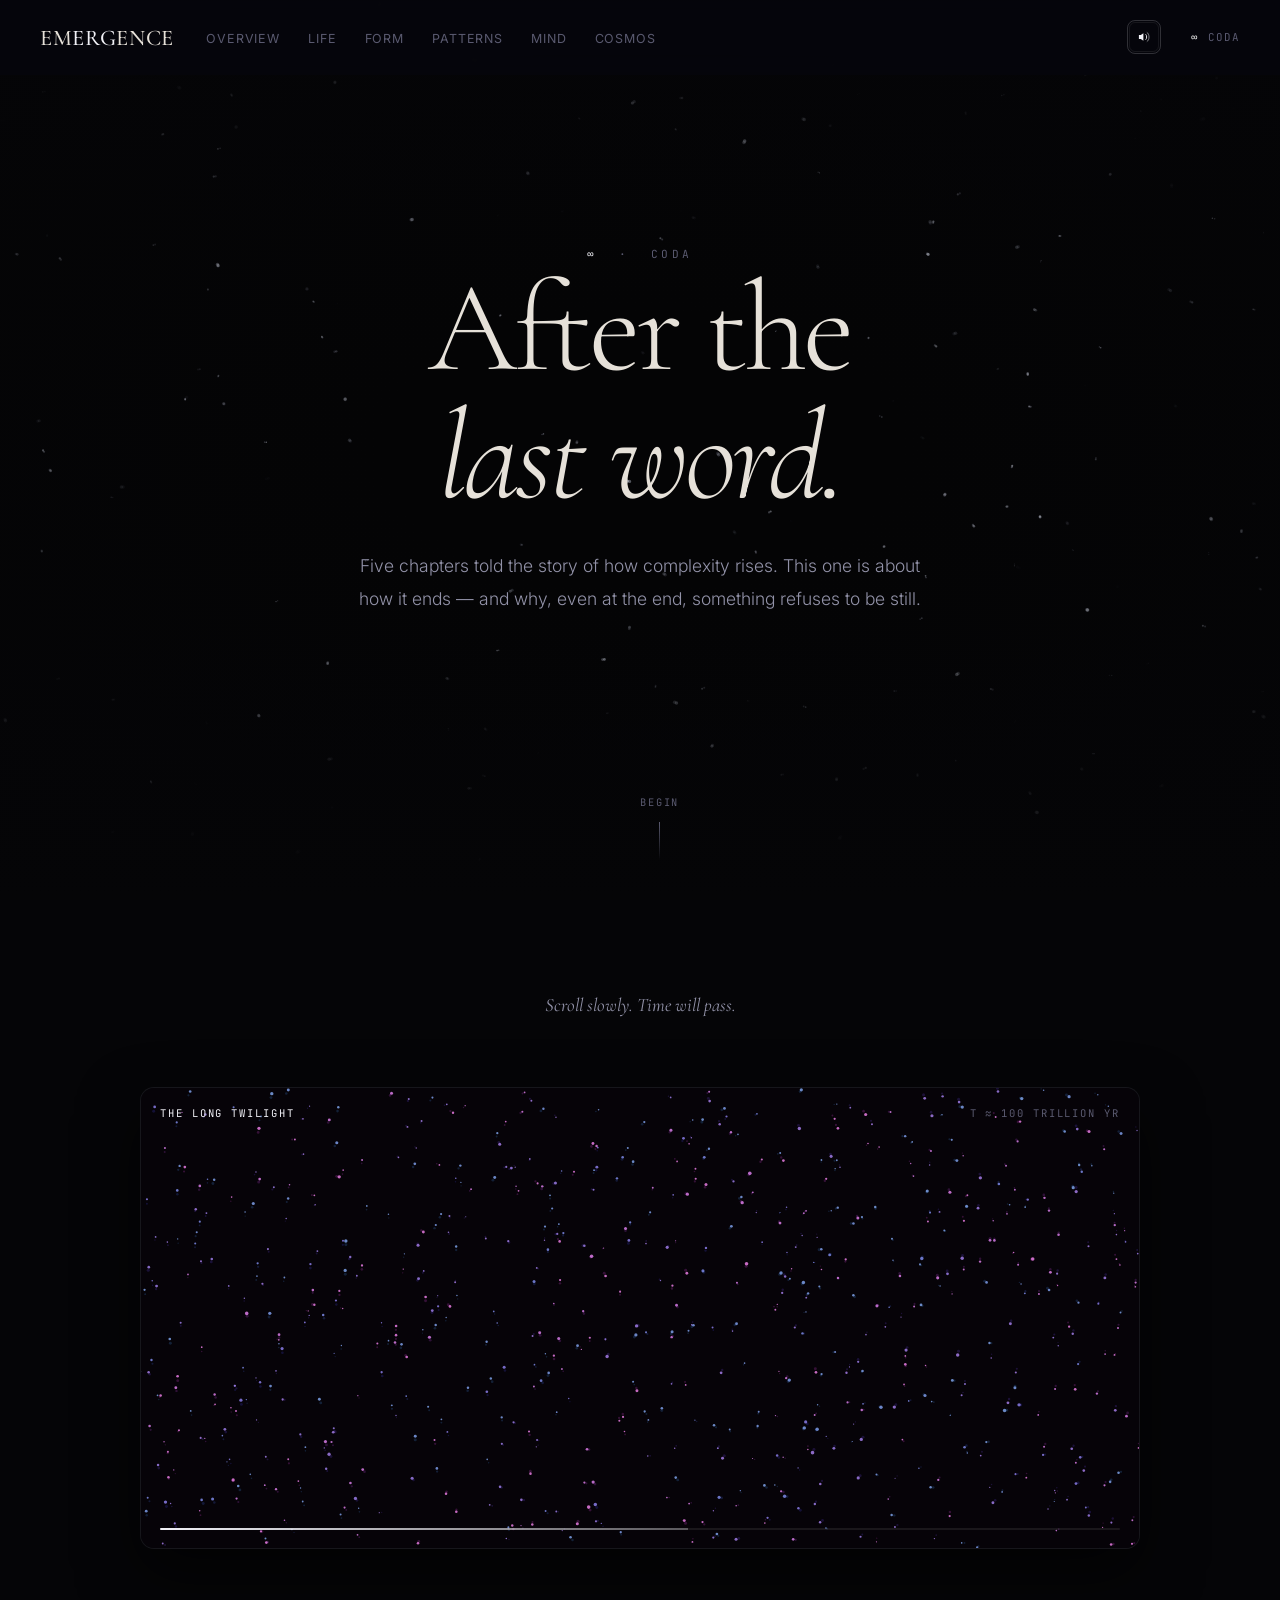
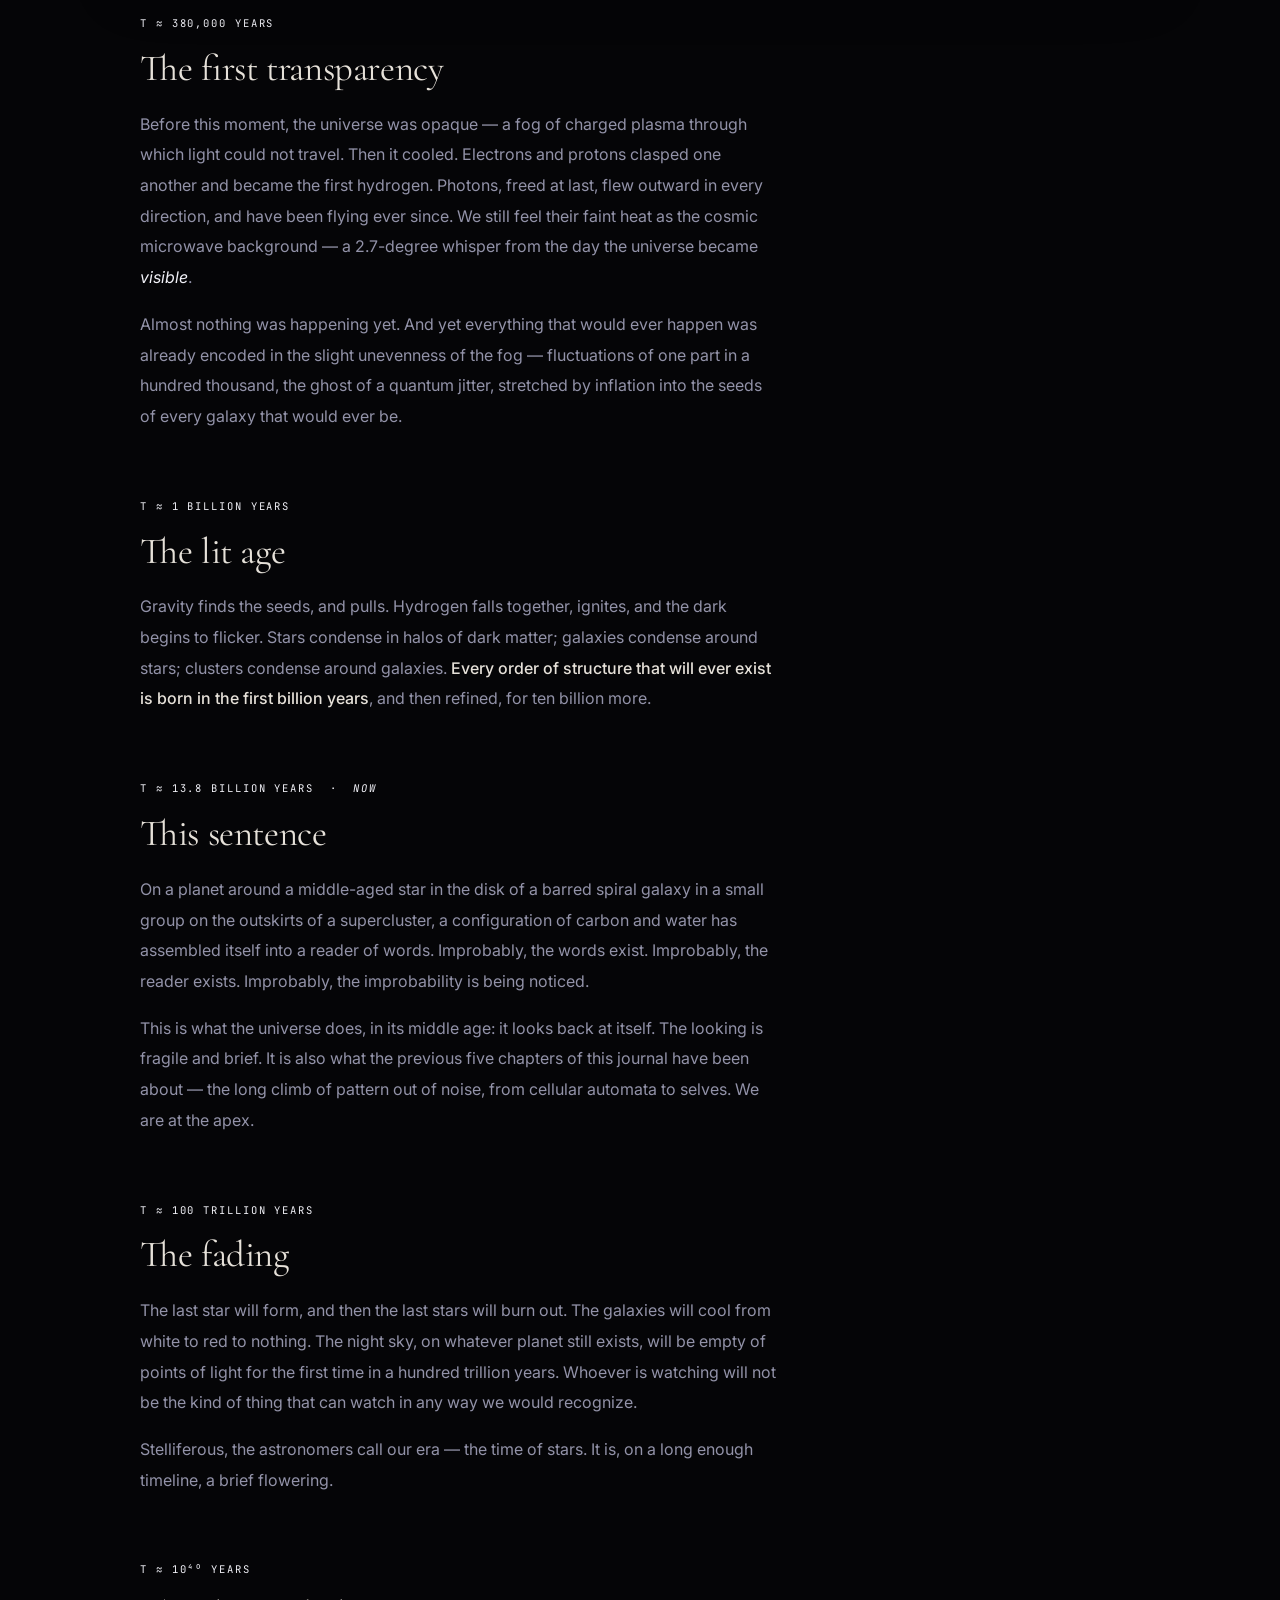
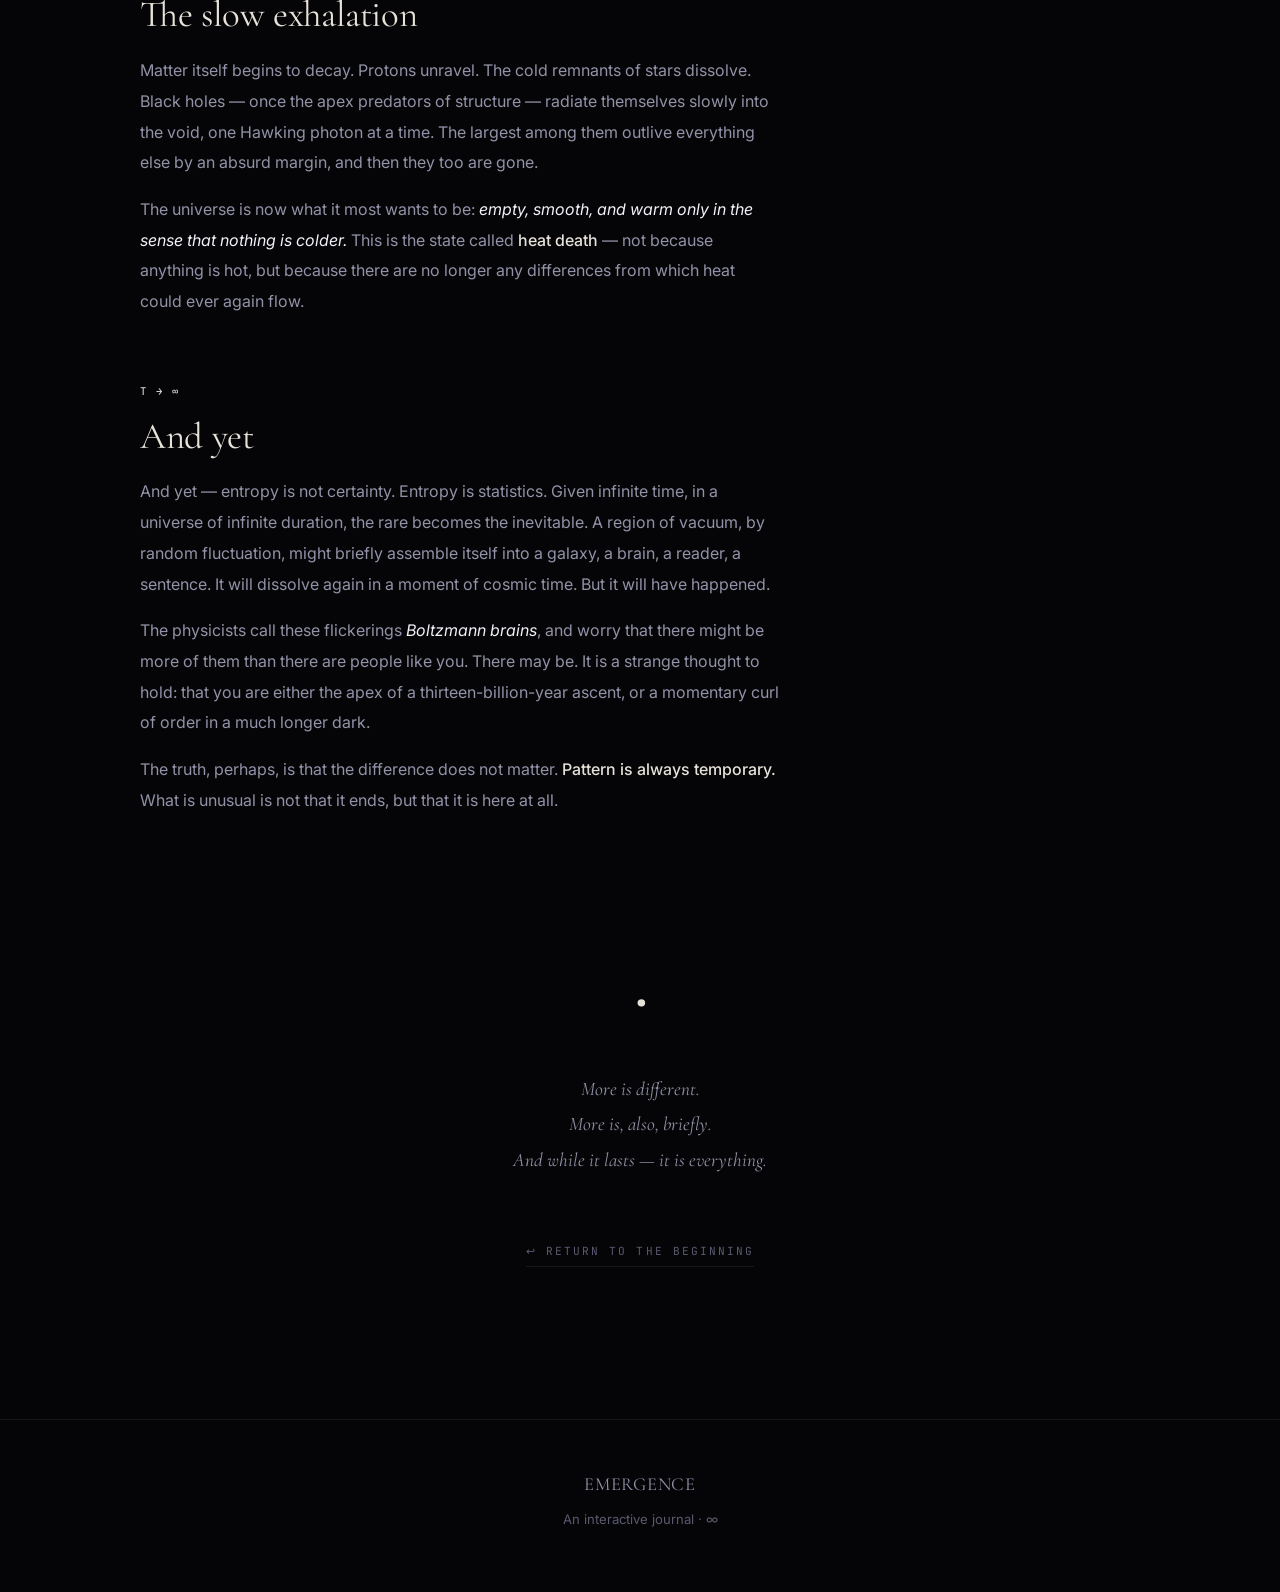
==== coda.html @ 57bc3cb8 "Director cut: secret 7th chapter, generative sound, easter eggs, deeper sims - Add coda.html: hidden" ====
<!DOCTYPE html>
<html lang="en">
<head>
  <meta charset="UTF-8">
  <meta name="viewport" content="width=device-width, initial-scale=1.0">
  <title>Coda — EMERGENCE</title>
  <link rel="preconnect" href="https://fonts.googleapis.com">
  <link rel="preconnect" href="https://fonts.gstatic.com" crossorigin>
  <link href="https://fonts.googleapis.com/css2?family=Cormorant+Garamond:ital,wght@0,300;0,400;0,500;1,300;1,400&family=Inter:wght@300;400;500&family=JetBrains+Mono:wght@400;500&display=swap" rel="stylesheet">
  <link rel="stylesheet" href="css/main.css">
  <style>
    .coda-eyebrow {
      font-family: var(--font-mono);
      font-size: 0.7rem;
      letter-spacing: 0.32em;
      text-transform: uppercase;
      color: var(--text-muted);
    }
    .coda-eyebrow em { color: var(--accent); font-style: normal; }
    .coda-prologue {
      max-width: 640px;
      margin: 0 auto 2rem;
      font-family: var(--font-serif);
      font-size: 1.18rem;
      line-height: 1.85;
      color: var(--text-dim);
      text-align: center;
      font-style: italic;
    }
  </style>
</head>
<body class="page-coda">

<nav>
  <a class="nav-logo" href="index.html">EM<span>ERG</span>ENCE</a>
  <ul class="nav-links">
    <li><a href="index.html">Overview</a></li>
    <li><a href="life.html">Life</a></li>
    <li><a href="form.html">Form</a></li>
    <li><a href="patterns.html">Patterns</a></li>
    <li><a href="mind.html">Mind</a></li>
    <li><a href="cosmos.html">Cosmos</a></li>
  </ul>
</nav>

<main>
  <section class="hero">
    <canvas class="hero-canvas" id="coda-hero"></canvas>
    <div class="hero-content">
      <p class="coda-eyebrow"><em>∞</em> &nbsp;·&nbsp; Coda</p>
      <h1 class="hero-title">After the<br><em>last word.</em></h1>
      <p class="hero-sub">
        Five chapters told the story of how complexity rises.
        This one is about how it ends — and why, even at the end,
        something refuses to be still.
      </p>
    </div>
    <div class="scroll-hint">
      <span>Begin</span>
      <div class="scroll-line"></div>
    </div>
  </section>

  <section class="content">

    <p class="coda-prologue">
      Scroll slowly. Time will pass.
    </p>

    <!-- The scroll-driven cosmological time canvas -->
    <div class="coda-frame" id="coda-frame">
      <canvas id="coda-canvas"></canvas>
      <div class="coda-meter">
        <span id="coda-era" class="era">The First Light</span>
        <span id="coda-time" style="color:var(--text-muted)">t = 380,000 yr</span>
      </div>
      <div class="coda-time-bar"><div id="coda-time-fill"></div></div>
    </div>

    <!-- Stations of prose, each tied to an era. -->
    <div class="coda-station" data-era="0">
      <p class="era-tag">t ≈ 380,000 years</p>
      <h3>The first transparency</h3>
      <p>
        Before this moment, the universe was opaque — a fog of charged plasma
        through which light could not travel. Then it cooled. Electrons and protons
        clasped one another and became the first hydrogen. Photons, freed at last,
        flew outward in every direction, and have been flying ever since. We still feel
        their faint heat as the cosmic microwave background — a 2.7-degree whisper
        from the day the universe became <em>visible</em>.
      </p>
      <p>
        Almost nothing was happening yet. And yet everything that would ever happen
        was already encoded in the slight unevenness of the fog — fluctuations of
        one part in a hundred thousand, the ghost of a quantum jitter, stretched by
        inflation into the seeds of every galaxy that would ever be.
      </p>
    </div>

    <div class="coda-station" data-era="1">
      <p class="era-tag">t ≈ 1 billion years</p>
      <h3>The lit age</h3>
      <p>
        Gravity finds the seeds, and pulls. Hydrogen falls together, ignites, and
        the dark begins to flicker. Stars condense in halos of dark matter; galaxies
        condense around stars; clusters condense around galaxies. <strong>Every order
        of structure that will ever exist is born in the first billion years</strong>,
        and then refined, for ten billion more.
      </p>
    </div>

    <div class="coda-station" data-era="2">
      <p class="era-tag">t ≈ 13.8 billion years &nbsp;·&nbsp; <em>now</em></p>
      <h3>This sentence</h3>
      <p>
        On a planet around a middle-aged star in the disk of a barred spiral galaxy
        in a small group on the outskirts of a supercluster, a configuration of
        carbon and water has assembled itself into a reader of words.
        Improbably, the words exist. Improbably, the reader exists. Improbably, the
        improbability is being noticed.
      </p>
      <p>
        This is what the universe does, in its middle age: it looks back at itself.
        The looking is fragile and brief. It is also what the previous five chapters
        of this journal have been about — the long climb of pattern out of noise,
        from cellular automata to selves. We are at the apex.
      </p>
    </div>

    <div class="coda-station" data-era="3">
      <p class="era-tag">t ≈ 100 trillion years</p>
      <h3>The fading</h3>
      <p>
        The last star will form, and then the last stars will burn out.
        The galaxies will cool from white to red to nothing.
        The night sky, on whatever planet still exists, will be empty of points of light
        for the first time in a hundred trillion years. Whoever is watching will not be
        the kind of thing that can watch in any way we would recognize.
      </p>
      <p>
        Stelliferous, the astronomers call our era — the time of stars.
        It is, on a long enough timeline, a brief flowering.
      </p>
    </div>

    <div class="coda-station" data-era="4">
      <p class="era-tag">t ≈ 10⁴⁰ years</p>
      <h3>The slow exhalation</h3>
      <p>
        Matter itself begins to decay. Protons unravel.
        The cold remnants of stars dissolve. Black holes — once the apex predators
        of structure — radiate themselves slowly into the void, one Hawking photon
        at a time. The largest among them outlive everything else by an absurd margin,
        and then they too are gone.
      </p>
      <p>
        The universe is now what it most wants to be: <em>empty, smooth, and warm
        only in the sense that nothing is colder.</em> This is the state called
        <strong>heat death</strong> — not because anything is hot, but because there
        are no longer any differences from which heat could ever again flow.
      </p>
    </div>

    <div class="coda-station" data-era="5">
      <p class="era-tag">t → ∞</p>
      <h3>And yet</h3>
      <p>
        And yet — entropy is not certainty. Entropy is statistics.
        Given infinite time, in a universe of infinite duration, the rare becomes the
        inevitable. A region of vacuum, by random fluctuation, might briefly assemble
        itself into a galaxy, a brain, a reader, a sentence. It will dissolve again
        in a moment of cosmic time. But it will have happened.
      </p>
      <p>
        The physicists call these flickerings <em>Boltzmann brains</em>, and worry that
        there might be more of them than there are people like you. There may be.
        It is a strange thought to hold: that you are either the apex of a thirteen-billion-year
        ascent, or a momentary curl of order in a much longer dark.
      </p>
      <p>
        The truth, perhaps, is that the difference does not matter. <strong>Pattern is
        always temporary.</strong> What is unusual is not that it ends, but that it is here at all.
      </p>
    </div>

    <div class="coda-final">
      <div class="glyph">·</div>
      <p>
        More is different.<br>
        More is, also, briefly.<br>
        And while it lasts — it is everything.
      </p>
      <a class="coda-back" href="index.html">↩ return to the beginning</a>
    </div>

  </section>
</main>

<footer>
  <p class="footer-logo">EMERGENCE</p>
  <p>An interactive journal · ∞</p>
</footer>

<script>
/* ═══════════════════════════════════════════════════════════════
   CODA — quiet hero starfield
   ═══════════════════════════════════════════════════════════════ */
(function () {
  const c = document.getElementById('coda-hero');
  if (!c) return;
  const x = c.getContext('2d');
  function fit() { c.width = c.offsetWidth; c.height = c.offsetHeight; }
  fit();
  window.addEventListener('resize', fit);

  const N = 220;
  const stars = Array.from({ length: N }, () => ({
    x: Math.random(),
    y: Math.random(),
    r: 0.4 + Math.random() * 1.4,
    ph: Math.random() * Math.PI * 2,
    sp: 0.0006 + Math.random() * 0.0014,    // very slow drift
    th: Math.random() * Math.PI * 2,
    bri: 0.25 + Math.random() * 0.6
  }));

  function tick(ts) {
    const W = c.width, H = c.height;
    x.fillStyle = 'rgba(5, 5, 7, 0.35)';
    x.fillRect(0, 0, W, H);
    const t = ts * 0.001;
    for (const s of stars) {
      // Drift in a slow direction
      s.x = (s.x + Math.cos(s.th) * s.sp + 1) % 1;
      s.y = (s.y + Math.sin(s.th) * s.sp + 1) % 1;
      const tw = 0.5 + 0.5 * Math.sin(t * 0.6 + s.ph);
      const a  = s.bri * tw;
      x.beginPath();
      x.arc(s.x * W, s.y * H, s.r, 0, Math.PI * 2);
      x.fillStyle = `rgba(220, 225, 240, ${a * 0.85})`;
      x.fill();
    }
    requestAnimationFrame(tick);
  }
  requestAnimationFrame(tick);
})();
</script>

<script>
/* ═══════════════════════════════════════════════════════════════
   CODA — scroll-driven cosmological time canvas.
   Particle field whose configuration is a function of time t∈[0,1].
   ═══════════════════════════════════════════════════════════════ */
(function () {
  const frame  = document.getElementById('coda-frame');
  const canvas = document.getElementById('coda-canvas');
  const ctx    = canvas.getContext('2d');
  const eraEl  = document.getElementById('coda-era');
  const timeEl = document.getElementById('coda-time');
  const fillEl = document.getElementById('coda-time-fill');

  let W = 0, H = 0;

  function resize() {
    canvas.width  = canvas.offsetWidth;
    canvas.height = canvas.offsetHeight;
    W = canvas.width; H = canvas.height;
    seed();
  }

  // Particle field
  const N = 720;
  const P = new Array(N);
  function seed() {
    for (let i = 0; i < N; i++) {
      P[i] = {
        x:  Math.random() * W,
        y:  Math.random() * H,
        // Destiny: each particle eventually drifts to its own attractor cluster
        ax: Math.random(),                      // attractor x normalized
        ay: Math.random(),                      // attractor y normalized
        h:  185 + Math.random() * 90,           // hue base
        s:  0.4 + Math.random() * 0.6,          // size factor
        ph: Math.random() * Math.PI * 2,        // phase for twinkle
        // For galaxy phase: cluster id
        cl: Math.floor(Math.random() * 12),
      };
    }
    // Cluster centers in normalized coords
    clusters.length = 0;
    for (let c = 0; c < 12; c++) {
      clusters.push({
        x: 0.1 + Math.random() * 0.8,
        y: 0.15 + Math.random() * 0.7,
        h: 200 + Math.random() * 110
      });
    }
  }
  const clusters = [];

  // Time scrubber: t in [0,1] driven by scroll position over the frame
  let t = 0, target = 0;

  function updateTime() {
    const r = frame.getBoundingClientRect();
    const vh = window.innerHeight;
    // Begin once the frame top crosses near the bottom; finish well before it leaves
    const start = vh * 0.85;
    const end   = -r.height + vh * 0.15;
    const span  = start - end;
    const raw   = (start - r.top) / span;
    target = Math.max(0, Math.min(1, raw));
  }
  window.addEventListener('scroll', updateTime, { passive: true });
  window.addEventListener('resize', () => { resize(); updateTime(); });

  // Era labels and time stamps
  const ERAS = [
    { upto: 0.10, name: 'The Plasma',         time: 't ≈ 380,000 yr' },
    { upto: 0.20, name: 'First Light',        time: 't ≈ 200 million yr' },
    { upto: 0.35, name: 'The Lit Age',        time: 't ≈ 1 billion yr' },
    { upto: 0.50, name: 'Now',                time: 't = 13.8 billion yr' },
    { upto: 0.65, name: 'The Long Twilight',  time: 't ≈ 100 trillion yr' },
    { upto: 0.80, name: 'Degenerate Era',     time: 't ≈ 10²⁰ yr' },
    { upto: 0.92, name: 'The Black Hole Era', time: 't ≈ 10³⁰ yr' },
    { upto: 0.985, name: 'Heat Death',         time: 't ≈ 10⁴⁰ yr' },
    { upto: 1.001, name: 'A Fluctuation',      time: 't → ∞' },
  ];

  function eraFor(time) {
    for (const e of ERAS) if (time <= e.upto) return e;
    return ERAS[ERAS.length - 1];
  }

  // ── A drawable word in particles, used for the Boltzmann moment ──
  // Pre-render a tiny offscreen "still" and sample its pixels into target points.
  let wordPoints = null;
  function buildWord() {
    const off = document.createElement('canvas');
    off.width = 600; off.height = 140;
    const c = off.getContext('2d');
    c.fillStyle = '#fff';
    c.font = '300 110px "Cormorant Garamond", Georgia, serif';
    c.textAlign = 'center';
    c.textBaseline = 'middle';
    c.fillText('still', off.width / 2, off.height / 2);
    const img = c.getImageData(0, 0, off.width, off.height).data;
    const pts = [];
    const stride = 6;
    for (let y = 0; y < off.height; y += stride)
      for (let x = 0; x < off.width; x += stride) {
        if (img[(y * off.width + x) * 4 + 3] > 80) pts.push([x / off.width, y / off.height]);
      }
    wordPoints = pts;
  }
  buildWord();

  // ── Render ───────────────────────────────────────────────────
  function render() {
    // Smooth t toward target
    t += (target - t) * 0.08;
    const era = eraFor(t);
    eraEl.textContent  = era.name;
    timeEl.textContent = era.time;
    fillEl.style.width = (t * 100).toFixed(2) + '%';

    // Background color shifts with era — warm in the lit age, cold elsewhere.
    let bgR = 5, bgG = 5, bgB = 10;
    if (t < 0.10) { bgR = 22; bgG = 6; bgB = 8; }    // plasma red-warm
    else if (t < 0.5) { bgR = 5; bgG = 5; bgB = 10; }
    else if (t < 0.7) { bgR = 8; bgG = 4; bgB = 8; } // dimming
    else { bgR = 2; bgG = 2; bgB = 4; }              // black

    ctx.fillStyle = `rgba(${bgR},${bgG},${bgB},${t < 0.05 ? 0.32 : 0.55})`;
    ctx.fillRect(0, 0, W, H);

    const time = performance.now() * 0.001;

    // Phase-by-phase positioning
    for (let i = 0; i < N; i++) {
      const p = P[i];
      let tx, ty, alpha, size, hue, sat, lit;

      if (t < 0.10) {
        // PLASMA: dense uniform glow with hot wobble
        const w = 2 + Math.sin(p.ph + time * 4) * 1.5;
        tx = p.x + (Math.random() - 0.5) * w * 0.4;
        ty = p.y + (Math.random() - 0.5) * w * 0.4;
        const u = t / 0.10;
        alpha = 0.5 - u * 0.2;
        size  = 1.4;
        hue   = 18 + Math.sin(p.ph) * 10;
        sat   = 90; lit = 60 - u * 10;
        p.x = tx; p.y = ty;
      } else if (t < 0.35) {
        // CONDENSATION: drift toward cluster centers
        const u = (t - 0.10) / 0.25;            // 0..1
        const c = clusters[p.cl];
        const cx = c.x * W, cy = c.y * H;
        const k = 0.018 + u * 0.05;
        p.x += (cx + Math.cos(p.ph + time * 0.3) * 50 - p.x) * k;
        p.y += (cy + Math.sin(p.ph + time * 0.3) * 50 - p.y) * k;
        alpha = 0.45 + u * 0.4;
        size  = 1 + u * 0.6;
        hue   = c.h;
        sat   = 70; lit = 60 + u * 10;
      } else if (t < 0.55) {
        // NOW: full structure, soft swirl
        const c = clusters[p.cl];
        const cx = c.x * W, cy = c.y * H;
        const dx = p.x - cx, dy = p.y - cy;
        const d = Math.hypot(dx, dy) || 1;
        // Slow Keplerian swirl
        const ang = Math.atan2(dy, dx) + 0.0025 / Math.sqrt(d) * 60;
        const r = d + Math.sin(time * 0.5 + p.ph) * 0.3;
        p.x = cx + Math.cos(ang) * r;
        p.y = cy + Math.sin(ang) * r;
        alpha = 0.85;
        size  = 1.6 + Math.sin(p.ph + time) * 0.25;
        hue   = c.h;
        sat   = 70; lit = 70;
      } else if (t < 0.78) {
        // DIMMING: stars cool, drift apart slightly
        const u = (t - 0.55) / 0.23;
        const c = clusters[p.cl];
        const cx = c.x * W, cy = c.y * H;
        // Push outward gently
        p.x += (p.x - cx) * 0.0015;
        p.y += (p.y - cy) * 0.0015;
        alpha = (1 - u) * 0.7;
        size  = 1.2 + (1 - u) * 0.4;
        hue   = c.h - u * 30;                   // shift toward red
        sat   = 60 - u * 20; lit = 55 - u * 25;
      } else if (t < 0.92) {
        // BLACK HOLE ERA: very few sparse, low light points
        if (i % 22 !== 0) { continue; }         // most particles dark
        const u = (t - 0.78) / 0.14;
        alpha = (1 - u) * 0.4;
        size  = 1.4;
        hue   = 18; sat = 80; lit = 45 - u * 20;
      } else if (t < 0.985) {
        // HEAT DEATH: nearly empty, single faint drift
        if (i % 80 !== 0) continue;
        const u = (t - 0.92) / 0.065;
        alpha = (1 - u) * 0.35;
        size  = 1.0 - u * 0.6;
        hue   = 220; sat = 30; lit = 55;
      } else {
        // BOLTZMANN FLUCTUATION: particles briefly form the word "still"
        const wp = wordPoints;
        if (!wp || !wp.length) continue;
        const u = (t - 0.985) / 0.015;          // 0..1 across the moment
        const which = i % wp.length;
        const [nx, ny] = wp[which];
        // Place around the canvas center with a slight margin
        const wbx = W * 0.18, wby = H * 0.32, wbw = W * 0.64, wbh = H * 0.36;
        const tx2 = wbx + nx * wbw, ty2 = wby + ny * wbh;
        const k = 0.18;
        p.x += (tx2 - p.x) * k;
        p.y += (ty2 - p.y) * k;
        // Brightens then dims — a curve that peaks at u≈0.6
        const brightness = Math.sin(Math.min(1, u) * Math.PI);
        alpha = 0.05 + 0.85 * brightness;
        size  = 1.2 + brightness * 0.7;
        hue   = 220 - brightness * 40;
        sat   = 8;  lit = 92;
      }

      ctx.beginPath();
      ctx.arc(p.x, p.y, size * p.s, 0, Math.PI * 2);
      ctx.fillStyle = `hsla(${hue}, ${sat}%, ${lit}%, ${alpha})`;
      ctx.fill();
    }

    requestAnimationFrame(render);
  }

  // Boot
  window.addEventListener('load', () => {
    resize();
    updateTime();
    render();
  });
})();
</script>
<script src="js/sound.js"></script>
<script src="js/site.js"></script>
</body>
</html>
---- css/main.css ----
/* ═══════════════════════════════════════════════════════════════
   EMERGENCE — Design System
   ═══════════════════════════════════════════════════════════════ */

/* ─── Native page transitions (Chrome / Edge) ──────────────── */
@view-transition { navigation: auto; }

::view-transition-old(root) {
  animation: 320ms cubic-bezier(0.4, 0, 1, 1) both vt-leave;
}
::view-transition-new(root) {
  animation: 380ms cubic-bezier(0, 0, 0.2, 1) both vt-enter;
}

@keyframes vt-leave {
  to { opacity: 0; transform: translateY(-14px) scale(0.985); filter: blur(4px); }
}
@keyframes vt-enter {
  from { opacity: 0; transform: translateY(14px) scale(0.985); filter: blur(4px); }
}

/* ─── Design tokens ─────────────────────────────────────────── */
:root {
  --bg:            #07070d;
  --bg-card:       #0e0e1c;
  --bg-hover:      #14142a;
  --text:          #e6e1d9;
  --text-muted:    #5a5a70;
  --text-dim:      #9292a8;
  --accent:        #6eb5ff;
  --accent-rgb:    110, 181, 255;
  --border:        rgba(255, 255, 255, 0.07);
  --border-accent: rgba(110, 181, 255, 0.22);
  --font-serif: 'Cormorant Garamond', Georgia, serif;
  --font-sans:  'Inter', system-ui, sans-serif;
  --font-mono:  'JetBrains Mono', 'Courier New', monospace;
}

body.page-life     { --accent: #4ade80; --accent-rgb: 74, 222, 128;  --border-accent: rgba(74,222,128,0.22); }
body.page-form     { --accent: #c084fc; --accent-rgb: 192, 132, 252; --border-accent: rgba(192,132,252,0.22); }
body.page-patterns { --accent: #e879f9; --accent-rgb: 232, 121, 249; --border-accent: rgba(232,121,249,0.22); }
body.page-mind     { --accent: #ffb347; --accent-rgb: 255, 179, 71;  --border-accent: rgba(255,179,71,0.22); }
body.page-cosmos   { --accent: #22d3ee; --accent-rgb: 34, 211, 238;  --border-accent: rgba(34,211,238,0.22); }
body.page-coda     { --accent: #f1f1f7; --accent-rgb: 241, 241, 247; --border-accent: rgba(241,241,247,0.20); }

/* ─── Reset ──────────────────────────────────────────────────── */
*, *::before, *::after { margin: 0; padding: 0; box-sizing: border-box; }

html {
  scroll-behavior: smooth;
  -webkit-text-size-adjust: 100%;
}

body {
  background: var(--bg);
  color: var(--text);
  font-family: var(--font-sans);
  line-height: 1.75;
  font-size: 16px;
  overflow-x: hidden;
  -webkit-font-smoothing: antialiased;
  -moz-osx-font-smoothing: grayscale;
  font-feature-settings: 'kern' 1, 'liga' 1, 'calt' 1;
}

/* ─── Navigation ─────────────────────────────────────────────── */
nav {
  position: fixed;
  top: 0; left: 0; right: 0;
  z-index: 200;
  display: flex;
  align-items: center;
  gap: 2rem;
  padding: 1.1rem 2.5rem;
  background: rgba(7, 7, 13, 0.82);
  backdrop-filter: blur(18px) saturate(1.4);
  -webkit-backdrop-filter: blur(18px) saturate(1.4);
  border-bottom: 1px solid transparent;
  transition: border-color 0.3s, background 0.3s;
}

nav.scrolled {
  background: rgba(7, 7, 13, 0.95);
  border-bottom-color: var(--border);
}

.nav-logo {
  font-family: var(--font-serif);
  font-size: 1.4rem;
  font-weight: 500;
  color: var(--text);
  text-decoration: none;
  letter-spacing: 0.03em;
  flex-shrink: 0;
}

.nav-logo span { color: var(--accent); transition: color 0.3s; }

.nav-links {
  display: flex;
  gap: 1.75rem;
  list-style: none;
  flex: 1;
}

.nav-links a {
  position: relative;
  color: var(--text-muted);
  text-decoration: none;
  font-size: 0.78rem;
  letter-spacing: 0.07em;
  text-transform: uppercase;
  transition: color 0.2s;
  padding-bottom: 2px;
}

.nav-links a::after {
  content: '';
  position: absolute;
  bottom: -2px; left: 0; right: 100%;
  height: 1px;
  background: var(--accent);
  transition: right 0.25s cubic-bezier(0.4, 0, 0.2, 1);
}

.nav-links a:hover { color: var(--text); }
.nav-links a:hover::after,
.nav-links a.active::after { right: 0; }
.nav-links a.active { color: var(--accent); }

.nav-chapter-tag {
  font-family: var(--font-mono);
  font-size: 0.68rem;
  color: var(--text-muted);
  letter-spacing: 0.1em;
  text-transform: uppercase;
  margin-left: auto;
  flex-shrink: 0;
}

/* Scroll progress bar */
#scroll-progress {
  position: absolute;
  bottom: -1px; left: 0;
  height: 2px;
  width: 0%;
  background: linear-gradient(to right, var(--accent), rgba(var(--accent-rgb), 0.4));
  transition: width 0.08s linear;
  pointer-events: none;
  border-radius: 0 1px 1px 0;
}

/* ─── Hero ───────────────────────────────────────────────────── */
.hero {
  position: relative;
  height: 100vh;
  min-height: 600px;
  display: flex;
  flex-direction: column;
  align-items: center;
  justify-content: center;
  text-align: center;
  overflow: hidden;
}

.hero-canvas {
  position: absolute;
  inset: 0;
  width: 100%;
  height: 100%;
  display: block;
}

.hero::after {
  content: '';
  position: absolute;
  inset: 0;
  background:
    radial-gradient(ellipse 75% 55% at 50% 50%, transparent 20%, rgba(7,7,13,0.72) 100%),
    linear-gradient(to bottom,
      rgba(7,7,13,0.5) 0%,
      transparent 18%,
      transparent 72%,
      rgba(7,7,13,0.97) 100%);
  pointer-events: none;
}

.hero-content {
  position: relative;
  z-index: 10;
  max-width: 860px;
  padding: 2rem;
}

.hero-eyebrow {
  font-family: var(--font-mono);
  font-size: 0.7rem;
  letter-spacing: 0.18em;
  text-transform: uppercase;
  color: var(--accent);
  margin-bottom: 1.75rem;
  opacity: 0;
  animation: hero-rise 0.8s ease 0.3s both;
}

.hero-title {
  font-family: var(--font-serif);
  font-size: clamp(3.8rem, 10.5vw, 8rem);
  font-weight: 300;
  line-height: 1.0;
  color: var(--text);
  margin-bottom: 1.75rem;
  letter-spacing: -0.03em;
  opacity: 0;
  animation: hero-rise 0.9s cubic-bezier(0.22,1,0.36,1) 0.5s both;
}

.hero-title em {
  font-style: italic;
  color: var(--accent);
}

.hero-sub {
  font-size: clamp(0.95rem, 1.7vw, 1.1rem);
  color: var(--text-dim);
  max-width: 580px;
  margin: 0 auto 2.5rem;
  line-height: 1.88;
  font-weight: 300;
  opacity: 0;
  animation: hero-rise 0.8s ease 0.9s both;
}

@keyframes hero-rise {
  from { opacity: 0; transform: translateY(18px); }
  to   { opacity: 1; transform: translateY(0); }
}

.scroll-hint {
  position: absolute;
  bottom: 2.5rem; left: 50%;
  transform: translateX(-50%);
  z-index: 10;
  display: flex;
  flex-direction: column;
  align-items: center;
  gap: 0.65rem;
  color: var(--text-muted);
  font-family: var(--font-mono);
  font-size: 0.65rem;
  letter-spacing: 0.18em;
  text-transform: uppercase;
  opacity: 0;
  animation: hero-rise 0.6s ease 1.5s both;
}

.scroll-line {
  width: 1px;
  height: 38px;
  background: linear-gradient(to bottom, var(--text-muted), transparent);
  animation: scroll-pulse 2.4s ease-in-out infinite;
}

@keyframes scroll-pulse {
  0%, 100% { opacity: 0.25; transform: scaleY(1); }
  50%       { opacity: 0.75; transform: scaleY(1.15); }
}

/* ─── Content ─────────────────────────────────────────────────── */
.content {
  max-width: 1080px;
  margin: 0 auto;
  padding: 5.5rem 2.5rem;
}

.section { margin-bottom: 6rem; }

.section-tag {
  font-family: var(--font-mono);
  font-size: 0.66rem;
  letter-spacing: 0.2em;
  text-transform: uppercase;
  color: var(--accent);
  margin-bottom: 0.85rem;
  display: flex;
  align-items: center;
  gap: 0.85rem;
}

.section-tag::after {
  content: '';
  display: block;
  height: 1px;
  width: 44px;
  background: linear-gradient(to right, var(--border-accent), transparent);
}

.section-title {
  font-family: var(--font-serif);
  font-size: clamp(2rem, 3.8vw, 2.9rem);
  font-weight: 400;
  line-height: 1.18;
  margin-bottom: 1.5rem;
  letter-spacing: -0.01em;
}

/* ─── Prose ───────────────────────────────────────────────────── */
.prose {
  color: var(--text-dim);
  font-size: 1.04rem;
  line-height: 1.92;
  max-width: 670px;
}

.prose p { margin-bottom: 1.45em; }
.prose p:last-child { margin-bottom: 0; }
.prose strong { color: var(--text); font-weight: 500; }
.prose em { color: var(--accent); font-style: italic; }

/* Drop cap on first paragraph */
.prose > p:first-child::first-letter {
  font-family: var(--font-serif);
  font-size: 3.6em;
  font-weight: 400;
  line-height: 0.82;
  float: left;
  margin-right: 0.06em;
  margin-top: 0.08em;
  color: var(--text);
}

/* ─── Pull-quote ──────────────────────────────────────────────── */
.pullquote {
  position: relative;
  padding: 2rem 2.5rem 2rem 5rem;
  margin: 4.5rem 0;
  border-left: none;
  background: none;
}

.pullquote::before {
  content: '\201C';
  position: absolute;
  left: -0.4rem;
  top: -2rem;
  font-family: var(--font-serif);
  font-size: 10rem;
  line-height: 1;
  color: var(--accent);
  opacity: 0.18;
  pointer-events: none;
  user-select: none;
}

.pullquote p {
  font-family: var(--font-serif);
  font-size: clamp(1.25rem, 2.4vw, 1.65rem);
  font-weight: 300;
  line-height: 1.55;
  color: var(--text);
  font-style: italic;
  margin: 0 0 1rem;
}

.pullquote cite {
  display: block;
  text-align: right;
  font-size: 0.72rem;
  color: var(--text-muted);
  letter-spacing: 0.12em;
  text-transform: uppercase;
  font-family: var(--font-mono);
  font-style: normal;
}

/* ─── Canvas containers ───────────────────────────────────────── */
.canvas-wrap {
  position: relative;
  width: 100%;
  border: 1px solid var(--border);
  border-radius: 14px;
  overflow: hidden;
  background: var(--bg-card);
  margin: 2.5rem 0 0;
  box-shadow: 0 24px 60px rgba(0,0,0,0.5), 0 0 0 1px rgba(255,255,255,0.04);
}

.canvas-wrap canvas { display: block; width: 100%; }

.controls {
  display: flex;
  gap: 0.7rem;
  padding: 0.85rem 1.2rem;
  background: rgba(14,14,28,0.97);
  border-top: 1px solid var(--border);
  flex-wrap: wrap;
  align-items: center;
}

.btn {
  display: inline-flex;
  align-items: center;
  gap: 0.4rem;
  padding: 0.42rem 1.05rem;
  background: transparent;
  border: 1px solid var(--border-accent);
  border-radius: 5px;
  color: var(--accent);
  font-family: var(--font-mono);
  font-size: 0.73rem;
  cursor: pointer;
  transition: background 0.15s, border-color 0.15s, transform 0.1s;
  letter-spacing: 0.04em;
  white-space: nowrap;
}

.btn:hover { background: rgba(var(--accent-rgb), 0.09); }
.btn:active { transform: scale(0.97); }
.btn.on { background: rgba(var(--accent-rgb), 0.14); border-color: var(--accent); }
.btn-danger { color: #f87171; border-color: rgba(248,113,113,0.3); }
.btn-danger:hover { background: rgba(248,113,113,0.08); }
.btn:disabled { opacity: 0.35; pointer-events: none; }

.spacer { flex: 1; }

/* ─── Stats ───────────────────────────────────────────────────── */
.stat-row {
  display: flex;
  gap: 1.2rem;
  flex-wrap: wrap;
  margin: 1.75rem 0;
}

.stat {
  flex: 1;
  min-width: 100px;
  padding: 1.1rem;
  background: var(--bg-card);
  border: 1px solid var(--border);
  border-radius: 9px;
  text-align: center;
  transition: border-color 0.2s;
}

.stat:hover { border-color: var(--border-accent); }

.stat-val {
  font-family: var(--font-mono);
  font-size: 1.45rem;
  color: var(--accent);
  display: block;
  font-variant-numeric: tabular-nums;
}

.stat-lbl {
  font-size: 0.68rem;
  color: var(--text-muted);
  letter-spacing: 0.1em;
  text-transform: uppercase;
  margin-top: 0.2rem;
  display: block;
}

/* ─── Cards ───────────────────────────────────────────────────── */
.cards {
  display: grid;
  grid-template-columns: repeat(auto-fit, minmax(220px, 1fr));
  gap: 1.2rem;
  margin-top: 3rem;
}

.card {
  position: relative;
  background: var(--bg-card);
  border: 1px solid var(--border);
  border-radius: 12px;
  padding: 1.65rem;
  text-decoration: none;
  display: block;
  transition: border-color 0.25s, transform 0.25s cubic-bezier(0.34,1.56,0.64,1), box-shadow 0.25s;
  transform-style: preserve-3d;
  overflow: hidden;
}

/* Specular shine layer */
.card::after {
  content: '';
  position: absolute;
  inset: 0;
  background: radial-gradient(circle at var(--shine-x, 50%) var(--shine-y, 50%),
    rgba(255,255,255,0.04) 0%, transparent 60%);
  opacity: 0;
  transition: opacity 0.2s;
  pointer-events: none;
}

.card:hover { border-color: var(--border-accent); }
.card:hover::after { opacity: 1; }

.card-num {
  font-family: var(--font-mono);
  font-size: 0.66rem;
  letter-spacing: 0.15em;
  margin-bottom: 1rem;
}

.card-title {
  font-family: var(--font-serif);
  font-size: 1.35rem;
  color: var(--text);
  margin-bottom: 0.5rem;
  line-height: 1.22;
}

.card-desc {
  font-size: 0.83rem;
  color: var(--text-muted);
  line-height: 1.65;
}

.card-arrow {
  margin-top: 1rem;
  font-size: 0.8rem;
  opacity: 0;
  transform: translateX(-6px);
  transition: opacity 0.2s, transform 0.2s;
  display: block;
}

.card:hover .card-arrow { opacity: 1; transform: translateX(0); }

/* ─── Pills (pattern selectors) ───────────────────────────────── */
.pills {
  display: flex;
  gap: 0.6rem;
  flex-wrap: wrap;
  padding: 0.75rem 1.2rem;
  border-top: 1px solid var(--border);
  background: rgba(14,14,28,0.97);
}

.pill {
  padding: 0.32rem 0.82rem;
  background: transparent;
  border: 1px solid var(--border);
  border-radius: 20px;
  color: var(--text-muted);
  font-family: var(--font-mono);
  font-size: 0.72rem;
  cursor: pointer;
  transition: border-color 0.15s, color 0.15s, background 0.15s;
  letter-spacing: 0.03em;
}

.pill:hover {
  border-color: var(--accent);
  color: var(--accent);
  background: rgba(var(--accent-rgb), 0.07);
}

/* ─── Sliders ─────────────────────────────────────────────────── */
.slider-group {
  display: flex;
  align-items: center;
  gap: 0.7rem;
  font-family: var(--font-mono);
  font-size: 0.73rem;
  color: var(--text-dim);
}

input[type=range] {
  -webkit-appearance: none;
  appearance: none;
  background: rgba(255,255,255,0.08);
  border-radius: 3px;
  height: 3px;
  width: 100px;
  cursor: pointer;
  outline: none;
}

input[type=range]::-webkit-slider-thumb {
  -webkit-appearance: none;
  width: 13px;
  height: 13px;
  border-radius: 50%;
  background: var(--accent);
  cursor: pointer;
  box-shadow: 0 0 6px rgba(var(--accent-rgb), 0.5);
}

/* ─── View-info bar ───────────────────────────────────────────── */
.view-info {
  display: flex;
  gap: 1.5rem;
  padding: 0.72rem 1.2rem;
  border-top: 1px solid var(--border);
  background: rgba(14,14,28,0.97);
  font-family: var(--font-mono);
  font-size: 0.7rem;
  color: var(--text-muted);
  flex-wrap: wrap;
  align-items: center;
}

.view-info span { color: var(--accent); }

.render-status {
  font-family: var(--font-mono);
  font-size: 0.7rem;
  color: var(--text-muted);
}

/* ─── Two-column ──────────────────────────────────────────────── */
.two-col {
  display: grid;
  grid-template-columns: 1fr 280px;
  gap: 2.5rem;
  align-items: start;
}

.side-panel {
  background: var(--bg-card);
  border: 1px solid var(--border);
  border-radius: 10px;
  padding: 1.5rem;
  position: sticky;
  top: 5rem;
}

.side-panel h3 {
  font-family: var(--font-serif);
  font-size: 1.05rem;
  color: var(--text);
  margin-bottom: 1rem;
}

.side-panel ul { list-style: none; }

.side-panel li {
  font-size: 0.82rem;
  color: var(--text-muted);
  padding: 0.5rem 0;
  border-bottom: 1px solid var(--border);
  display: flex;
  justify-content: space-between;
  align-items: center;
}

.side-panel li:last-child { border-bottom: none; }
.side-val { font-family: var(--font-mono); font-size: 0.8rem; color: var(--accent); }

/* ─── Keyboard hint bar ───────────────────────────────────────── */
.kbd-hint {
  font-family: var(--font-mono);
  font-size: 0.68rem;
  color: var(--text-muted);
  padding: 0.5rem 1.2rem;
  border-top: 1px solid var(--border);
  background: rgba(14,14,28,0.97);
  display: flex;
  gap: 1.5rem;
  flex-wrap: wrap;
}

.kbd-hint kbd {
  display: inline-block;
  padding: 0.1rem 0.42rem;
  background: rgba(255,255,255,0.05);
  border: 1px solid rgba(255,255,255,0.1);
  border-radius: 4px;
  font-family: var(--font-mono);
  font-size: 0.65rem;
  color: var(--accent);
  margin-right: 0.25rem;
}

/* ─── Timeline ─────────────────────────────────────────────────── */
.timeline {
  margin: 3rem 0;
  position: relative;
  padding-left: 2rem;
}

.timeline::before {
  content: '';
  position: absolute;
  left: 0; top: 0; bottom: 0;
  width: 1px;
  background: linear-gradient(to bottom, var(--accent), transparent);
}

.timeline-item {
  position: relative;
  padding: 0 0 2.5rem 1.5rem;
}

.timeline-item::before {
  content: '';
  position: absolute;
  left: -4px; top: 6px;
  width: 8px; height: 8px;
  border-radius: 50%;
  background: var(--accent);
  box-shadow: 0 0 8px rgba(var(--accent-rgb), 0.6);
}

.timeline-time {
  font-family: var(--font-mono);
  font-size: 0.68rem;
  color: var(--accent);
  letter-spacing: 0.1em;
  margin-bottom: 0.35rem;
}

.timeline-event {
  font-family: var(--font-serif);
  font-size: 1.1rem;
  color: var(--text);
  margin-bottom: 0.4rem;
}

.timeline-desc {
  font-size: 0.86rem;
  color: var(--text-muted);
  line-height: 1.72;
}

/* ─── Scroll-reveal ───────────────────────────────────────────── */
.will-reveal {
  opacity: 0;
  transform: translateY(22px);
  transition:
    opacity  0.75s cubic-bezier(0.22, 1, 0.36, 1),
    transform 0.75s cubic-bezier(0.22, 1, 0.36, 1);
  transition-delay: calc(var(--ri, 0) * 55ms);
}

.will-reveal.revealed {
  opacity: 1;
  transform: none;
}

/* ─── Cursor glow ─────────────────────────────────────────────── */
#cursor-glow {
  position: fixed;
  top: 0; left: 0;
  width: 360px;
  height: 360px;
  border-radius: 50%;
  background: radial-gradient(circle,
    rgba(var(--accent-rgb), 0.055) 0%,
    transparent 65%);
  pointer-events: none;
  z-index: 9998;
  transform: translate(-50%, -50%);
  transition: width 0.4s ease, height 0.4s ease, background 0.4s ease;
  will-change: transform;
}

#cursor-glow.cursor-over {
  width: 520px;
  height: 520px;
  background: radial-gradient(circle,
    rgba(var(--accent-rgb), 0.04) 0%,
    transparent 60%);
}

/* ─── First-visit intro overlay ───────────────────────────────── */
#intro-overlay {
  position: fixed;
  inset: 0;
  z-index: 10000;
  background: #030309;
  display: flex;
  align-items: center;
  justify-content: center;
  text-align: center;
  pointer-events: none;
}

#intro-overlay.exiting {
  animation: intro-exit 0.75s cubic-bezier(0.4, 0, 1, 1) both;
}

@keyframes intro-exit {
  to { opacity: 0; transform: scale(0.98); filter: blur(6px); }
}

#intro-inner {
  display: flex;
  flex-direction: column;
  align-items: center;
  gap: 1.75rem;
}

#intro-word {
  font-family: var(--font-serif);
  font-size: clamp(4.5rem, 13vw, 9.5rem);
  font-weight: 300;
  letter-spacing: -0.03em;
  color: var(--text);
  opacity: 0;
  animation: intro-rise 1s cubic-bezier(0.22, 1, 0.36, 1) 0.25s both;
}

#intro-def {
  font-family: var(--font-serif);
  font-size: clamp(0.85rem, 1.4vw, 1.05rem);
  color: var(--text-dim);
  line-height: 1.95;
  opacity: 0;
  animation: intro-rise 0.8s ease 1.4s both;
}

#intro-def em { font-style: italic; color: var(--text); }

#intro-byline {
  font-family: var(--font-mono);
  font-size: 0.68rem;
  letter-spacing: 0.2em;
  text-transform: uppercase;
  color: var(--accent);
  opacity: 0;
  animation: intro-rise 0.6s ease 2.4s both;
}

@keyframes intro-rise {
  from { opacity: 0; transform: translateY(14px); }
  to   { opacity: 1; transform: translateY(0); }
}

/* ─── Footer ──────────────────────────────────────────────────── */
footer {
  border-top: 1px solid var(--border);
  padding: 3rem 2.5rem;
  text-align: center;
  color: var(--text-muted);
  font-size: 0.82rem;
}

.footer-logo {
  font-family: var(--font-serif);
  font-size: 1.15rem;
  color: var(--text-dim);
  margin-bottom: 0.5rem;
  letter-spacing: 0.04em;
}

footer a { color: var(--accent); text-decoration: none; transition: opacity 0.15s; }
footer a:hover { opacity: 0.75; }

/* ─── Selection & scrollbar ───────────────────────────────────── */
::selection { background: rgba(var(--accent-rgb), 0.18); color: var(--text); }

::-webkit-scrollbar { width: 7px; }
::-webkit-scrollbar-track { background: var(--bg); }
::-webkit-scrollbar-thumb { background: var(--bg-hover); border-radius: 4px; }
::-webkit-scrollbar-thumb:hover { background: #22223a; }

/* ─── Responsive ──────────────────────────────────────────────── */
@media (max-width: 860px) {
  .two-col { grid-template-columns: 1fr; }
  .side-panel { position: static; }
}

@media (max-width: 700px) {
  nav { padding: 0.95rem 1.25rem; }
  .nav-links { gap: 1.1rem; }
  .nav-links a { font-size: 0.72rem; }
  .nav-chapter-tag { display: none; }
  .content { padding: 3rem 1.25rem; }
  .hero-title { font-size: clamp(3rem, 13vw, 5rem); }
  .pullquote { padding: 1.5rem 1.5rem 1.5rem 2.5rem; }
  .pullquote::before { font-size: 6rem; left: -0.2rem; top: -1.5rem; }
}

@media (max-width: 480px) {
  .nav-links { gap: 0.75rem; }
  .nav-links li:nth-child(n+4) { display: none; }
}

/* ─── Reduced motion ──────────────────────────────────────────── */
@media (prefers-reduced-motion: reduce) {
  .will-reveal { opacity: 1; transform: none; transition: none; }
  .hero-eyebrow, .hero-title, .hero-sub, .scroll-hint { animation: none; opacity: 1; }
  @view-transition { navigation: none; }
  #intro-overlay { display: none; }
  body.breathing { animation: none; }
  .cursor-trail, .em-spark { display: none; }
}

/* ═══════════════════════════════════════════════════════════════
   POLISH PASS II — breath, particle trail, sound toggle,
   easter-egg surfaces, Coda chapter palette
   ═══════════════════════════════════════════════════════════════ */

/* ─── Page breath ─────────────────────────────────────────────── */
/* A near-imperceptible global pulse — ~10s cycle, ~0.3% gain. */
body.breathing {
  animation: page-breath 11s ease-in-out infinite;
}
@keyframes page-breath {
  0%, 100% { filter: brightness(1) saturate(1); }
  50%      { filter: brightness(1.018) saturate(1.025); }
}

/* ─── Cursor: precise dot ─────────────────────────────────────── */
#cursor-dot {
  position: fixed;
  top: 0; left: 0;
  width: 6px; height: 6px;
  margin-left: -3px; margin-top: -3px;
  border-radius: 50%;
  background: rgba(var(--accent-rgb), 0.85);
  box-shadow: 0 0 8px rgba(var(--accent-rgb), 0.6);
  pointer-events: none;
  z-index: 9999;
  mix-blend-mode: screen;
  transition: width 0.2s ease, height 0.2s ease, opacity 0.2s ease;
  will-change: transform;
}
#cursor-dot.cursor-over {
  width: 14px; height: 14px;
  margin-left: -7px; margin-top: -7px;
  background: rgba(var(--accent-rgb), 0.45);
  box-shadow: 0 0 14px rgba(var(--accent-rgb), 0.45);
}

/* ─── Cursor trail particles ──────────────────────────────────── */
.cursor-trail {
  position: fixed;
  width: 4px; height: 4px;
  margin-left: -2px; margin-top: -2px;
  border-radius: 50%;
  background: rgba(var(--accent-rgb), 0.45);
  pointer-events: none;
  z-index: 9997;
  mix-blend-mode: screen;
  animation: trail-fade 0.65s cubic-bezier(0.4, 0, 0.2, 1) forwards;
}
@keyframes trail-fade {
  0%   { opacity: 0.6; transform: translate(0, 0) scale(1); }
  100% { opacity: 0;   transform: translate(var(--dx, 0), var(--dy, 0)) scale(0.2); }
}

/* ─── Sound toggle (in nav) ───────────────────────────────────── */
#sound-toggle {
  position: relative;
  display: inline-flex;
  align-items: center;
  justify-content: center;
  width: 30px; height: 30px;
  margin-left: 0.6rem;
  background: transparent;
  border: 1px solid var(--border);
  border-radius: 6px;
  color: var(--text-muted);
  cursor: pointer;
  transition: color 0.2s, border-color 0.2s, background 0.2s;
  flex-shrink: 0;
}
#sound-toggle:hover {
  color: var(--accent);
  border-color: var(--border-accent);
  background: rgba(var(--accent-rgb), 0.05);
}
#sound-toggle:not(.muted) {
  color: var(--accent);
}
#sound-toggle:not(.muted)::after {
  content: '';
  position: absolute;
  inset: -3px;
  border-radius: 8px;
  border: 1px solid rgba(var(--accent-rgb), 0.18);
  animation: sound-ring 3.6s ease-in-out infinite;
  pointer-events: none;
}
@keyframes sound-ring {
  0%, 100% { opacity: 0.4; transform: scale(1); }
  50%      { opacity: 0.85; transform: scale(1.18); }
}

/* ─── Toast & whisper ─────────────────────────────────────────── */
.em-toast {
  position: fixed;
  bottom: 2rem; left: 50%;
  transform: translateX(-50%) translateY(40px);
  background: rgba(7, 7, 13, 0.96);
  border: 1px solid var(--border-accent);
  border-radius: 30px;
  padding: 0.8rem 1.4rem;
  display: flex;
  align-items: center;
  gap: 1rem;
  font-family: var(--font-mono);
  font-size: 0.74rem;
  letter-spacing: 0.05em;
  color: var(--text);
  z-index: 9996;
  opacity: 0;
  box-shadow: 0 12px 36px rgba(0, 0, 0, 0.55), 0 0 0 1px rgba(var(--accent-rgb), 0.08);
  backdrop-filter: blur(12px);
  transition: opacity 0.45s ease, transform 0.55s cubic-bezier(0.22, 1, 0.36, 1);
}
.em-toast.in {
  opacity: 1;
  transform: translateX(-50%) translateY(0);
}
.em-toast a {
  color: var(--accent);
  text-decoration: none;
  border-bottom: 1px dashed rgba(var(--accent-rgb), 0.35);
  padding-bottom: 1px;
  font-size: 0.75rem;
  transition: border-color 0.2s;
}
.em-toast a:hover { border-bottom-color: var(--accent); }

.em-whisper {
  position: fixed;
  bottom: 1.6rem; right: 1.6rem;
  font-family: var(--font-serif);
  font-style: italic;
  font-size: 1rem;
  color: var(--text-dim);
  opacity: 0;
  transition: opacity 1s ease;
  pointer-events: none;
  z-index: 9996;
  max-width: 280px;
  text-align: right;
  line-height: 1.5;
  text-shadow: 0 0 24px rgba(7, 7, 13, 0.95);
}
.em-whisper.in { opacity: 0.8; }

/* ─── Synaesthesia spark ──────────────────────────────────────── */
.em-spark {
  position: fixed;
  width: 4px; height: 4px;
  margin-left: -2px; margin-top: -2px;
  border-radius: 50%;
  background: var(--accent);
  box-shadow: 0 0 8px rgba(var(--accent-rgb), 0.8);
  pointer-events: none;
  z-index: 9995;
  mix-blend-mode: screen;
  animation: spark-fly 0.85s cubic-bezier(0.22, 1, 0.36, 1) forwards;
}
@keyframes spark-fly {
  0%   { opacity: 1;   transform: translate(0, 0) scale(1); }
  100% { opacity: 0;   transform: translate(var(--dx, 0), var(--dy, 0)) scale(0.2); }
}

body.synaesthesia #cursor-dot {
  background: rgba(var(--accent-rgb), 1);
  box-shadow: 0 0 14px rgba(var(--accent-rgb), 0.9), 0 0 28px rgba(var(--accent-rgb), 0.5);
}

/* ─── Footer Coda dot (hidden until unlocked) ─────────────────── */
.coda-dot {
  display: inline-block;
  width: 5px; height: 5px;
  border-radius: 50%;
  background: var(--text-muted);
  margin: 0.5rem auto 0;
  opacity: 0;
  transform: scale(0.6);
  transition: opacity 0.6s, transform 0.6s, background 0.3s, box-shadow 0.3s;
  text-decoration: none;
  pointer-events: none;
}
.coda-dot.on {
  opacity: 0.55;
  transform: scale(1);
  pointer-events: auto;
  background: var(--accent);
  box-shadow: 0 0 6px rgba(var(--accent-rgb), 0.4);
}
.coda-dot.on:hover {
  opacity: 1;
  box-shadow: 0 0 12px rgba(var(--accent-rgb), 0.85);
}
footer { display: flex; flex-direction: column; align-items: center; }

/* ─── Coda nav-link styling ───────────────────────────────────── */
.coda-nav a {
  font-style: italic;
  letter-spacing: 0.12em !important;
  opacity: 0.78;
}

/* ═══════════════════════════════════════════════════════════════
   CODA chapter — special layout
   ═══════════════════════════════════════════════════════════════ */

body.page-coda {
  background: #050507;
}

/* The Coda hero is darker, quieter */
body.page-coda .hero::after {
  background:
    radial-gradient(ellipse 80% 60% at 50% 50%, transparent 25%, rgba(5, 5, 7, 0.85) 100%),
    linear-gradient(to bottom, rgba(5, 5, 7, 0.8) 0%, transparent 25%, transparent 70%, rgba(5, 5, 7, 1) 100%);
}

body.page-coda .hero-title em {
  color: var(--text);
  font-style: italic;
  font-weight: 300;
}

/* The big scroll-driven canvas */
.coda-frame {
  position: relative;
  width: 100%;
  margin: 4rem 0;
  border: 1px solid var(--border);
  border-radius: 14px;
  overflow: hidden;
  background: #04040a;
  box-shadow: 0 24px 60px rgba(0, 0, 0, 0.6);
}
.coda-frame canvas { display: block; width: 100%; height: 460px; }

.coda-meter {
  position: absolute;
  top: 1rem; left: 1.2rem; right: 1.2rem;
  display: flex;
  justify-content: space-between;
  align-items: center;
  font-family: var(--font-mono);
  font-size: 0.66rem;
  letter-spacing: 0.18em;
  text-transform: uppercase;
  color: var(--text-muted);
  pointer-events: none;
}
.coda-meter .era { color: var(--accent); transition: color 0.6s; }

.coda-time-bar {
  position: absolute;
  bottom: 1.1rem; left: 1.2rem; right: 1.2rem;
  height: 2px;
  background: rgba(255, 255, 255, 0.08);
  border-radius: 1px;
  overflow: hidden;
}
.coda-time-bar > div {
  height: 100%;
  background: linear-gradient(to right, var(--accent), rgba(var(--accent-rgb), 0.3));
  width: 0%;
  transition: width 0.1s linear;
}

/* Era prose stations — appear in sync with scroll */
.coda-station {
  margin: 4rem 0;
  max-width: 640px;
}
.coda-station .era-tag {
  font-family: var(--font-mono);
  font-size: 0.66rem;
  letter-spacing: 0.18em;
  text-transform: uppercase;
  color: var(--accent);
  margin-bottom: 0.85rem;
}
.coda-station h3 {
  font-family: var(--font-serif);
  font-size: clamp(1.6rem, 3vw, 2.3rem);
  font-weight: 400;
  line-height: 1.2;
  margin-bottom: 1.1rem;
  color: var(--text);
  letter-spacing: -0.01em;
}
.coda-station p {
  font-size: 1rem;
  color: var(--text-dim);
  line-height: 1.92;
  margin-bottom: 1em;
}
.coda-station p em { color: var(--accent); font-style: italic; }
.coda-station p strong { color: var(--text); font-weight: 500; }

.coda-final {
  text-align: center;
  margin: 8rem auto 4rem;
  max-width: 540px;
}
.coda-final .glyph {
  font-family: var(--font-serif);
  font-size: clamp(4rem, 9vw, 6rem);
  color: var(--text);
  line-height: 1;
  margin-bottom: 2rem;
  font-weight: 300;
  letter-spacing: -0.04em;
}
.coda-final p {
  font-family: var(--font-serif);
  font-size: 1.2rem;
  font-style: italic;
  color: var(--text-dim);
  line-height: 1.85;
}
.coda-back {
  display: inline-block;
  margin-top: 4rem;
  font-family: var(--font-mono);
  font-size: 0.7rem;
  letter-spacing: 0.18em;
  text-transform: uppercase;
  color: var(--text-muted);
  text-decoration: none;
  border-bottom: 1px solid var(--border);
  padding-bottom: 4px;
  transition: color 0.2s, border-color 0.2s;
}
.coda-back:hover { color: var(--accent); border-bottom-color: var(--accent); }

/* Hidden quote on home until clicked  */
.hidden-quote {
  cursor: help;
  border-bottom: 1px dotted rgba(255, 255, 255, 0.15);
}
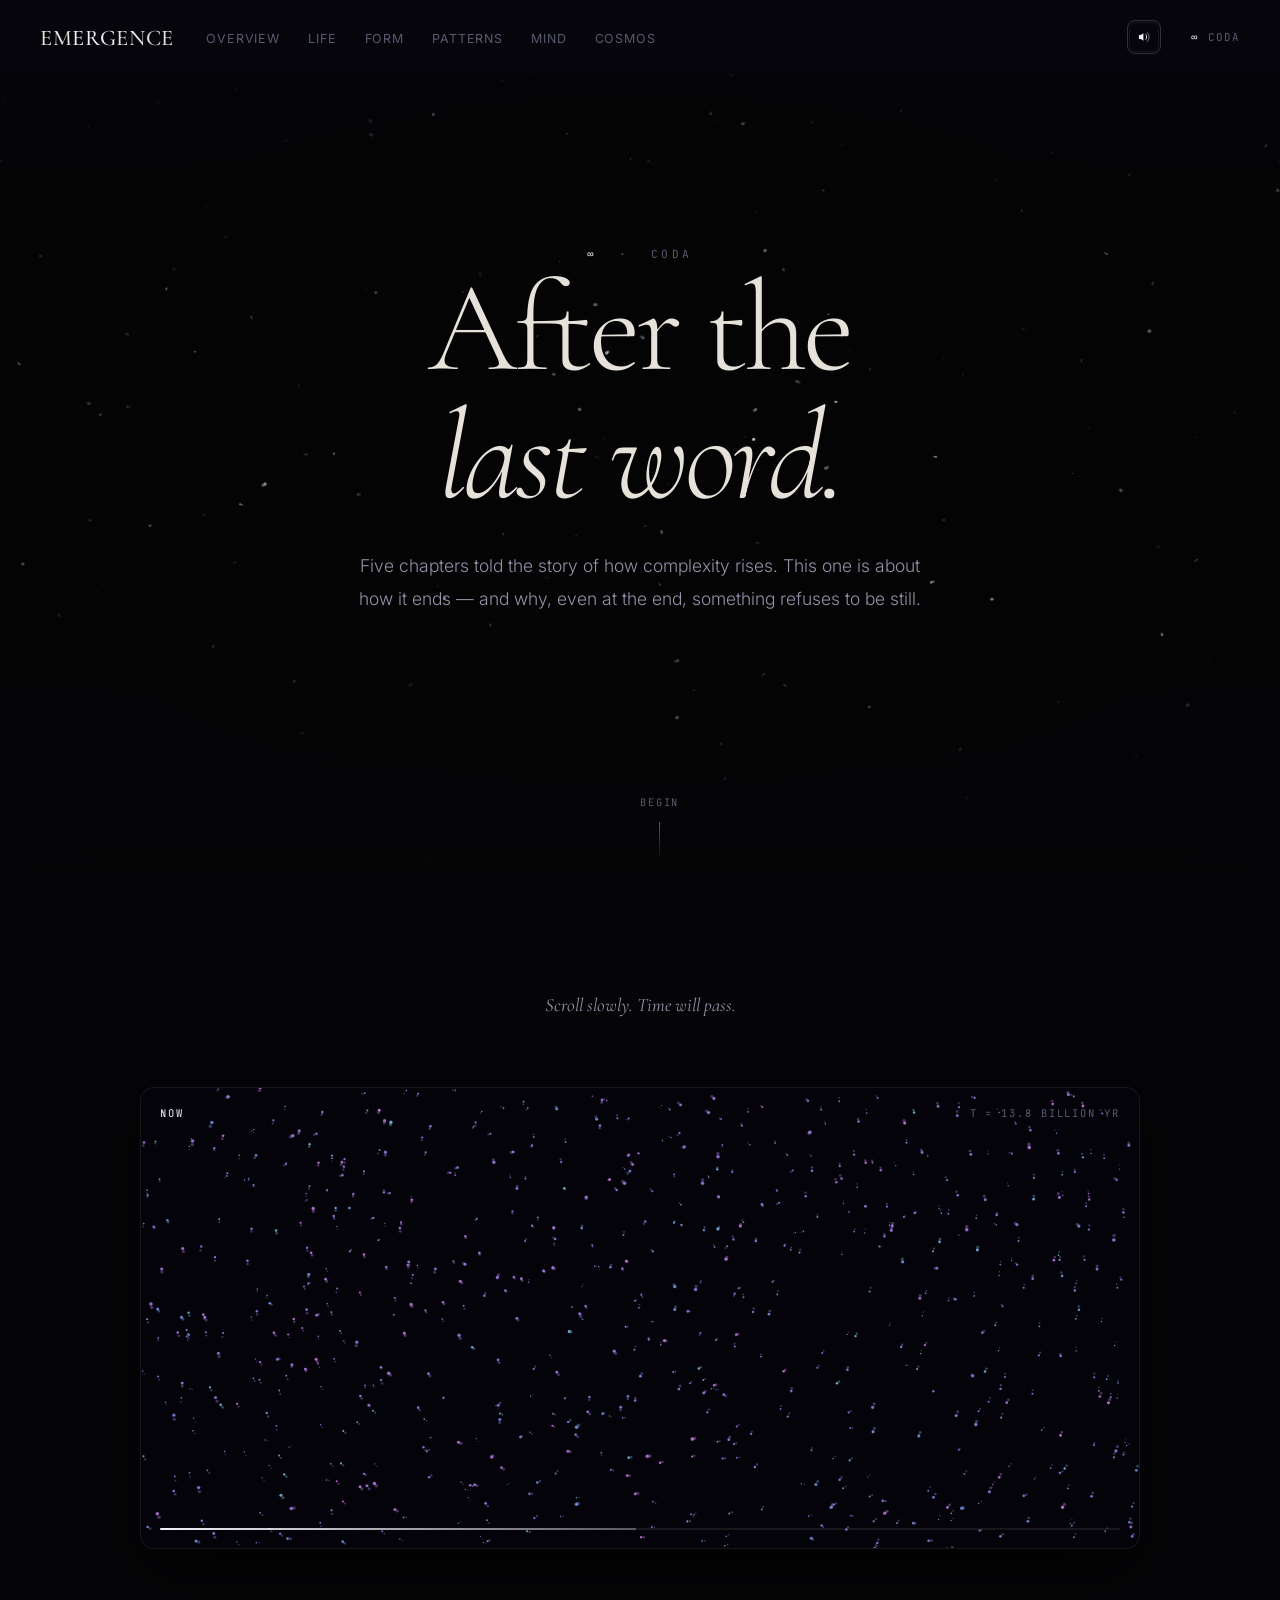
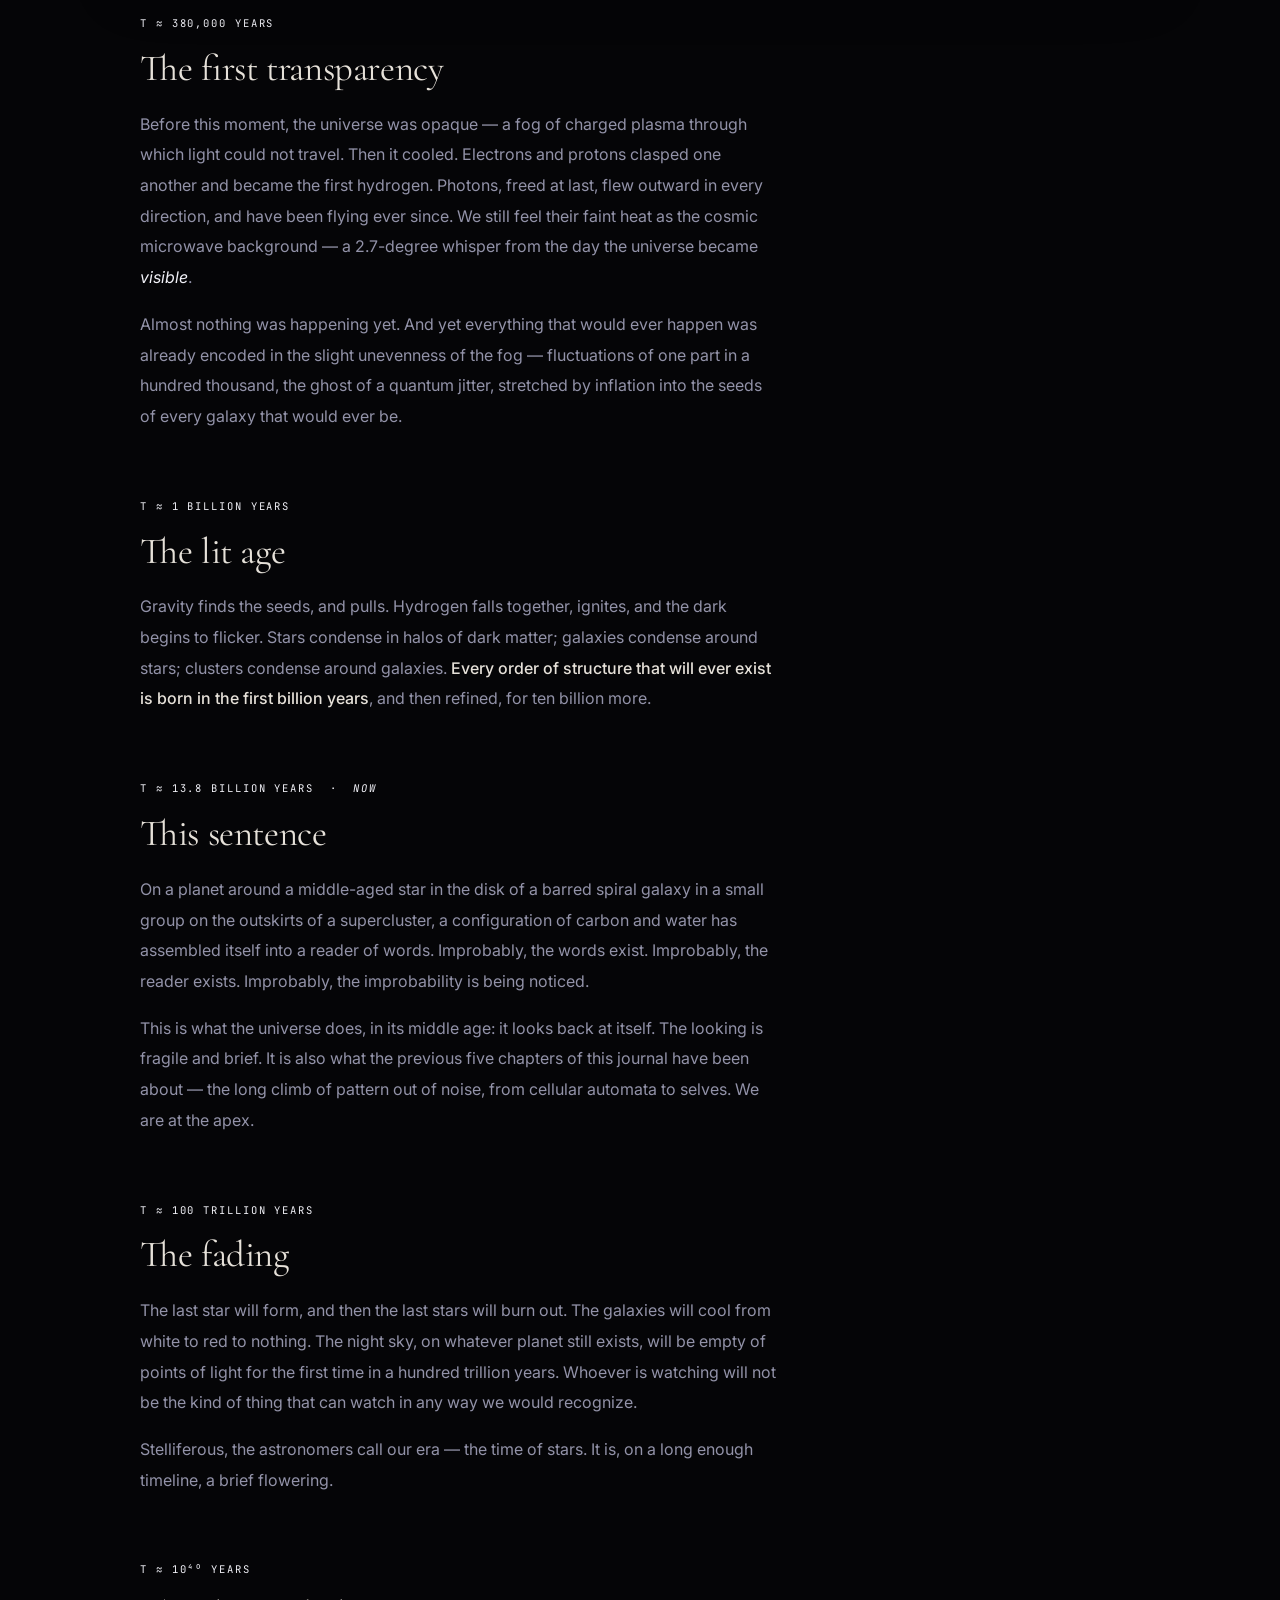
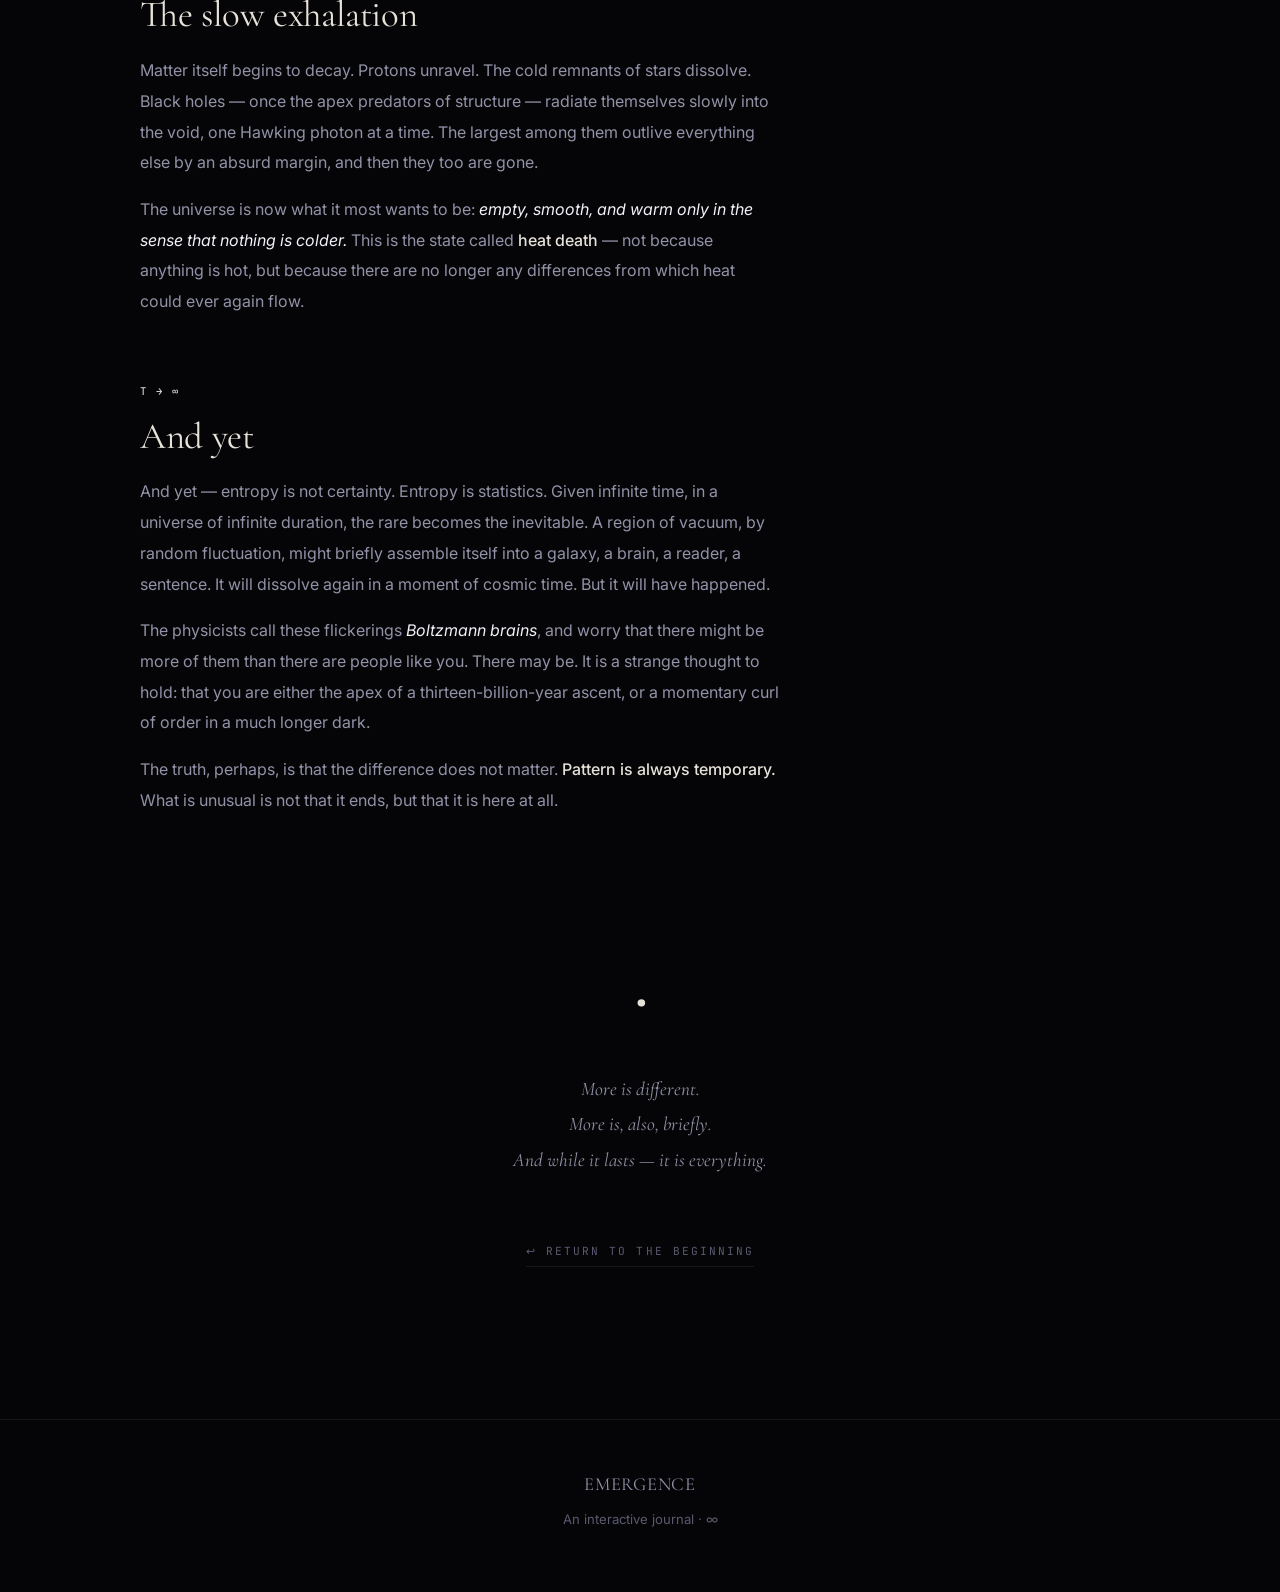
==== commit f49295bb: "Sharable everything: favicon, OG cards, Twitter meta, URL-hash sharing - assets/favicon.svg: a small" ====
--- a/coda.html
+++ b/coda.html
@@ -4,6 +4,20 @@
   <meta charset="UTF-8">
   <meta name="viewport" content="width=device-width, initial-scale=1.0">
   <title>Coda — EMERGENCE</title>
+  <meta name="description" content="A meditation on entropy, the long now, and heat death — the secret seventh chapter.">
+  <link rel="icon" type="image/svg+xml" href="assets/favicon.svg">
+  <link rel="canonical" href="https://cbr87hzhyd-afk.github.io/claudesproject/coda.html">
+  <meta property="og:type" content="article">
+  <meta property="og:site_name" content="EMERGENCE">
+  <meta property="og:title" content="Coda — After the last word · EMERGENCE">
+  <meta property="og:description" content="A meditation on entropy, the long now, and heat death.">
+  <meta property="og:image" content="https://cbr87hzhyd-afk.github.io/claudesproject/assets/og/coda.svg">
+  <meta property="og:url" content="https://cbr87hzhyd-afk.github.io/claudesproject/coda.html">
+  <meta name="twitter:card" content="summary_large_image">
+  <meta name="twitter:title" content="Coda — EMERGENCE">
+  <meta name="twitter:description" content="A meditation on entropy and heat death.">
+  <meta name="twitter:image" content="https://cbr87hzhyd-afk.github.io/claudesproject/assets/og/coda.svg">
+  <meta name="theme-color" content="#050507">
   <link rel="preconnect" href="https://fonts.googleapis.com">
   <link rel="preconnect" href="https://fonts.gstatic.com" crossorigin>
   <link href="https://fonts.googleapis.com/css2?family=Cormorant+Garamond:ital,wght@0,300;0,400;0,500;1,300;1,400&family=Inter:wght@300;400;500&family=JetBrains+Mono:wght@400;500&display=swap" rel="stylesheet">
